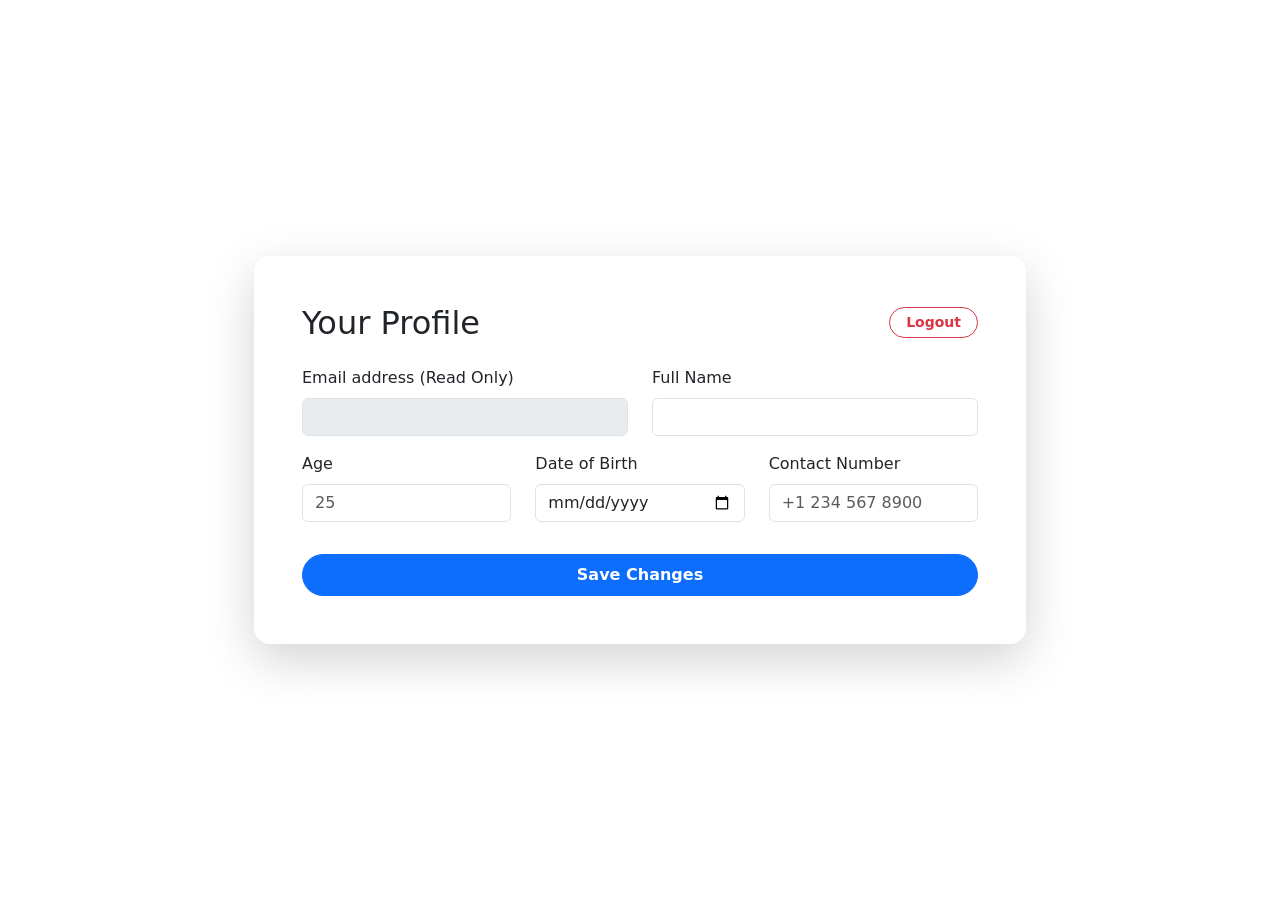
==== html/profile.html @ 75d3c7a1 "Initial project upload" ====
<!DOCTYPE html>
<html lang="en">
<head>
    <meta charset="UTF-8">
    <meta name="viewport" content="width=device-width, initial-scale=1.0">
    <title>Profile | User System</title>
    <!-- Bootstrap CSS -->
    <link href="https://cdn.jsdelivr.net/npm/bootstrap@5.3.0/dist/css/bootstrap.min.css" rel="stylesheet">
    <!-- Premium custom styling -->
    <link rel="stylesheet" href="css/style.css">
    <!-- Google Fonts -->
    <link href="https://fonts.googleapis.com/css2?family=Inter:wght@400;500;600;700&display=swap" rel="stylesheet">
</head>
<body class="d-flex align-items-center justify-content-center min-vh-100 dark-theme">

    <div class="glass-card shadow-lg p-5 rounded-4 auth-container wide-container">
        <div class="d-flex justify-content-between align-items-center mb-4">
            <h2 class="neon-text mb-0">Your Profile</h2>
            <button id="logoutBtn" class="btn btn-outline-danger rounded-pill fw-semibold btn-sm px-3">Logout</button>
        </div>
        
        <div id="alertBox" class="alert d-none"></div>

        <form id="profileForm">
            <div class="row">
                <div class="col-md-6 mb-3 input-group-custom">
                    <label for="email" class="form-label">Email address (Read Only)</label>
                    <input type="email" class="form-control premium-input text-muted" id="email" disabled>
                </div>
                <div class="col-md-6 mb-3 input-group-custom">
                    <label for="name" class="form-label">Full Name</label>
                    <input type="text" class="form-control premium-input" id="name" required>
                </div>
            </div>

            <div class="row">
                <div class="col-md-4 mb-3 input-group-custom">
                    <label for="age" class="form-label">Age</label>
                    <input type="number" class="form-control premium-input" id="age" placeholder="25">
                </div>
                <div class="col-md-4 mb-3 input-group-custom">
                    <label for="dob" class="form-label">Date of Birth</label>
                    <input type="date" class="form-control premium-input" id="dob">
                </div>
                <div class="col-md-4 mb-3 input-group-custom">
                    <label for="contact" class="form-label">Contact Number</label>
                    <input type="text" class="form-control premium-input" id="contact" placeholder="+1 234 567 8900">
                </div>
            </div>

            <button type="button" id="updateProfileBtn" class="btn btn-primary w-100 gradient-btn rounded-pill glow-effect py-2 mt-3 fw-semibold">Save Changes</button>
        </form>
    </div>

    <!-- JQuery -->
    <script src="https://code.jquery.com/jquery-3.6.0.min.js"></script>
    <script src="js/profile.js"></script>
</body>
</html>
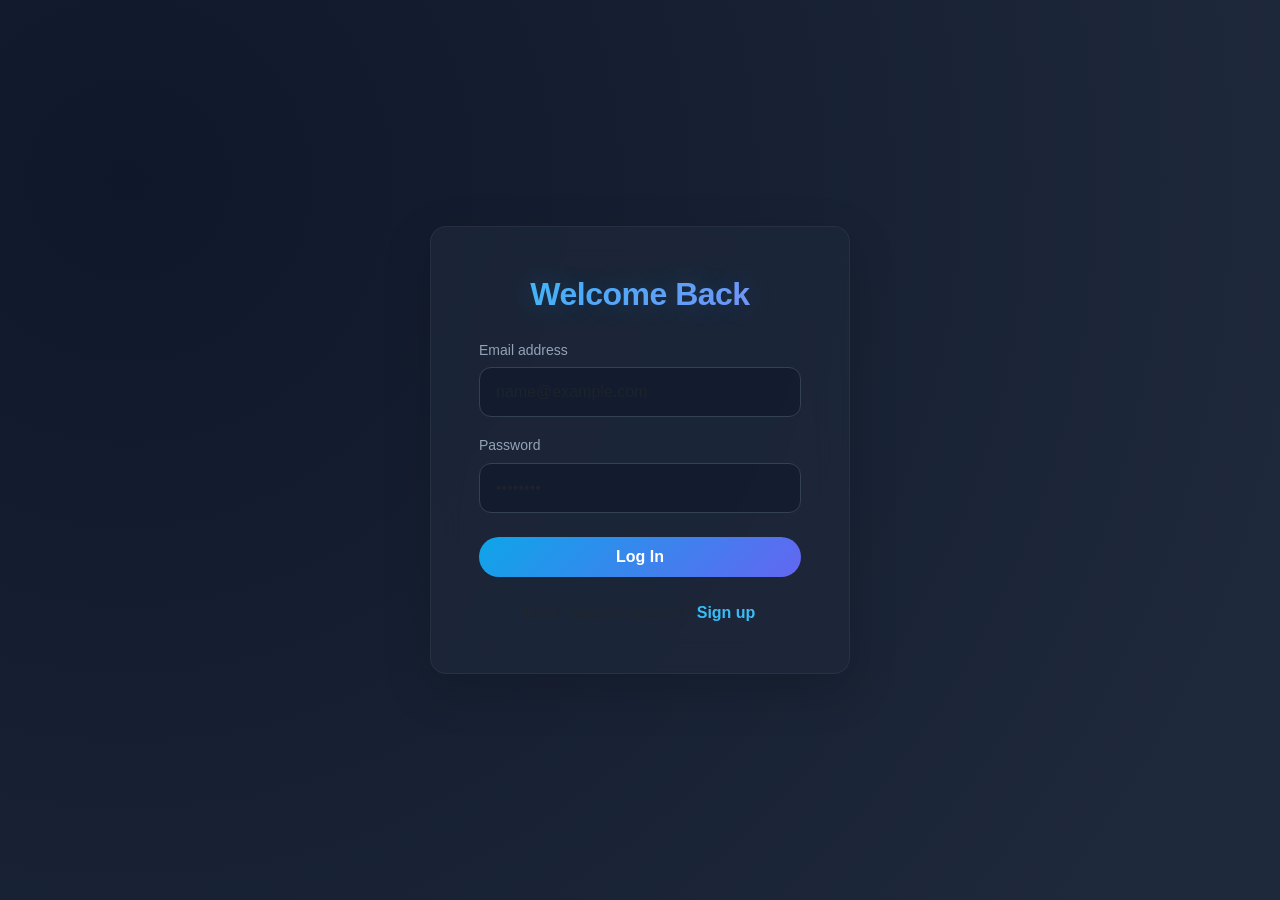
==== commit 1ca06730: "Ready for deployment 1" ====
--- a/html/profile.html
+++ b/html/profile.html
@@ -7,7 +7,7 @@
     <!-- Bootstrap CSS -->
     <link href="https://cdn.jsdelivr.net/npm/bootstrap@5.3.0/dist/css/bootstrap.min.css" rel="stylesheet">
     <!-- Premium custom styling -->
-    <link rel="stylesheet" href="css/style.css">
+    <link rel="stylesheet" href="../css/style.css">
     <!-- Google Fonts -->
     <link href="https://fonts.googleapis.com/css2?family=Inter:wght@400;500;600;700&display=swap" rel="stylesheet">
 </head>
@@ -54,6 +54,6 @@
 
     <!-- JQuery -->
     <script src="https://code.jquery.com/jquery-3.6.0.min.js"></script>
-    <script src="js/profile.js"></script>
+    <script src="../js/profile.js"></script>
 </body>
 </html>
--- a/css/style.css
+++ b/css/style.css
@@ -0,0 +1,106 @@
+/* Google Fonts */
+body {
+    font-family: 'Inter', sans-serif;
+    margin: 0;
+    padding: 0;
+    background-color: #0f172a;
+    background-image: radial-gradient(circle at 10% 20%, /* rgba(14, 21, 35, 1) */ #0f172a 0%, #1e293b 90%);
+    color: #e2e8f0;
+}
+
+/* Glassmorphism Cards */
+.glass-card {
+    background: rgba(30, 41, 59, 0.7);
+    backdrop-filter: blur(16px);
+    -webkit-backdrop-filter: blur(16px);
+    border: 1px solid rgba(255, 255, 255, 0.05);
+    box-shadow: 0 25px 50px -12px rgba(0, 0, 0, 0.5);
+}
+
+.auth-container {
+    width: 100%;
+    max-width: 420px;
+}
+
+.wide-container {
+    max-width: 700px;
+}
+
+/* Neon Text */
+.neon-text {
+    color: #fff;
+    font-weight: 700;
+    letter-spacing: -0.5px;
+    background: linear-gradient(135deg, #38bdf8 0%, #818cf8 100%);
+    -webkit-background-clip: text;
+    -webkit-text-fill-color: transparent;
+    text-shadow: 0 0 30px rgba(56, 189, 248, 0.2);
+}
+
+/* Premium Inputs */
+.premium-input {
+    background: rgba(15, 23, 42, 0.6) !important;
+    border: 1px solid #334155 !important;
+    color: #f8fafc !important;
+    border-radius: 12px;
+    padding: 0.75rem 1rem;
+    transition: all 0.3s ease;
+}
+
+.premium-input:focus {
+    background: rgba(15, 23, 42, 0.8) !important;
+    border-color: #38bdf8 !important;
+    box-shadow: 0 0 0 4px rgba(56, 189, 248, 0.1) !important;
+}
+
+.form-label {
+    color: #94a3b8;
+    font-size: 0.875rem;
+    font-weight: 500;
+    margin-bottom: 0.4rem;
+}
+
+/* Gradient Buttons */
+.gradient-btn {
+    background: linear-gradient(135deg, #0ea5e9 0%, #6366f1 100%);
+    border: none;
+    transition: all 0.3s ease;
+}
+
+.gradient-btn:hover {
+    background: linear-gradient(135deg, #0284c7 0%, #4f46e5 100%);
+    transform: translateY(-2px);
+    box-shadow: 0 10px 20px -10px rgba(99, 102, 241, 0.6);
+}
+
+.gradient-btn:active {
+    transform: translateY(0);
+}
+
+.accent-link {
+    color: #38bdf8;
+    transition: color 0.2s ease;
+}
+
+.accent-link:hover {
+    color: #7dd3fc;
+    text-decoration: underline !important;
+}
+
+/* Alerts custom styling */
+.alert {
+    border: none;
+    border-radius: 10px;
+    font-weight: 500;
+    font-size: 0.9rem;
+}
+.alert-danger {
+    background: rgba(239, 68, 68, 0.1);
+    color: #fca5a5;
+    border: 1px solid rgba(239, 68, 68, 0.2);
+}
+.alert-success {
+    background: rgba(34, 197, 94, 0.1);
+    color: #86efac;
+    border: 1px solid rgba(34, 197, 94, 0.2);
+}
